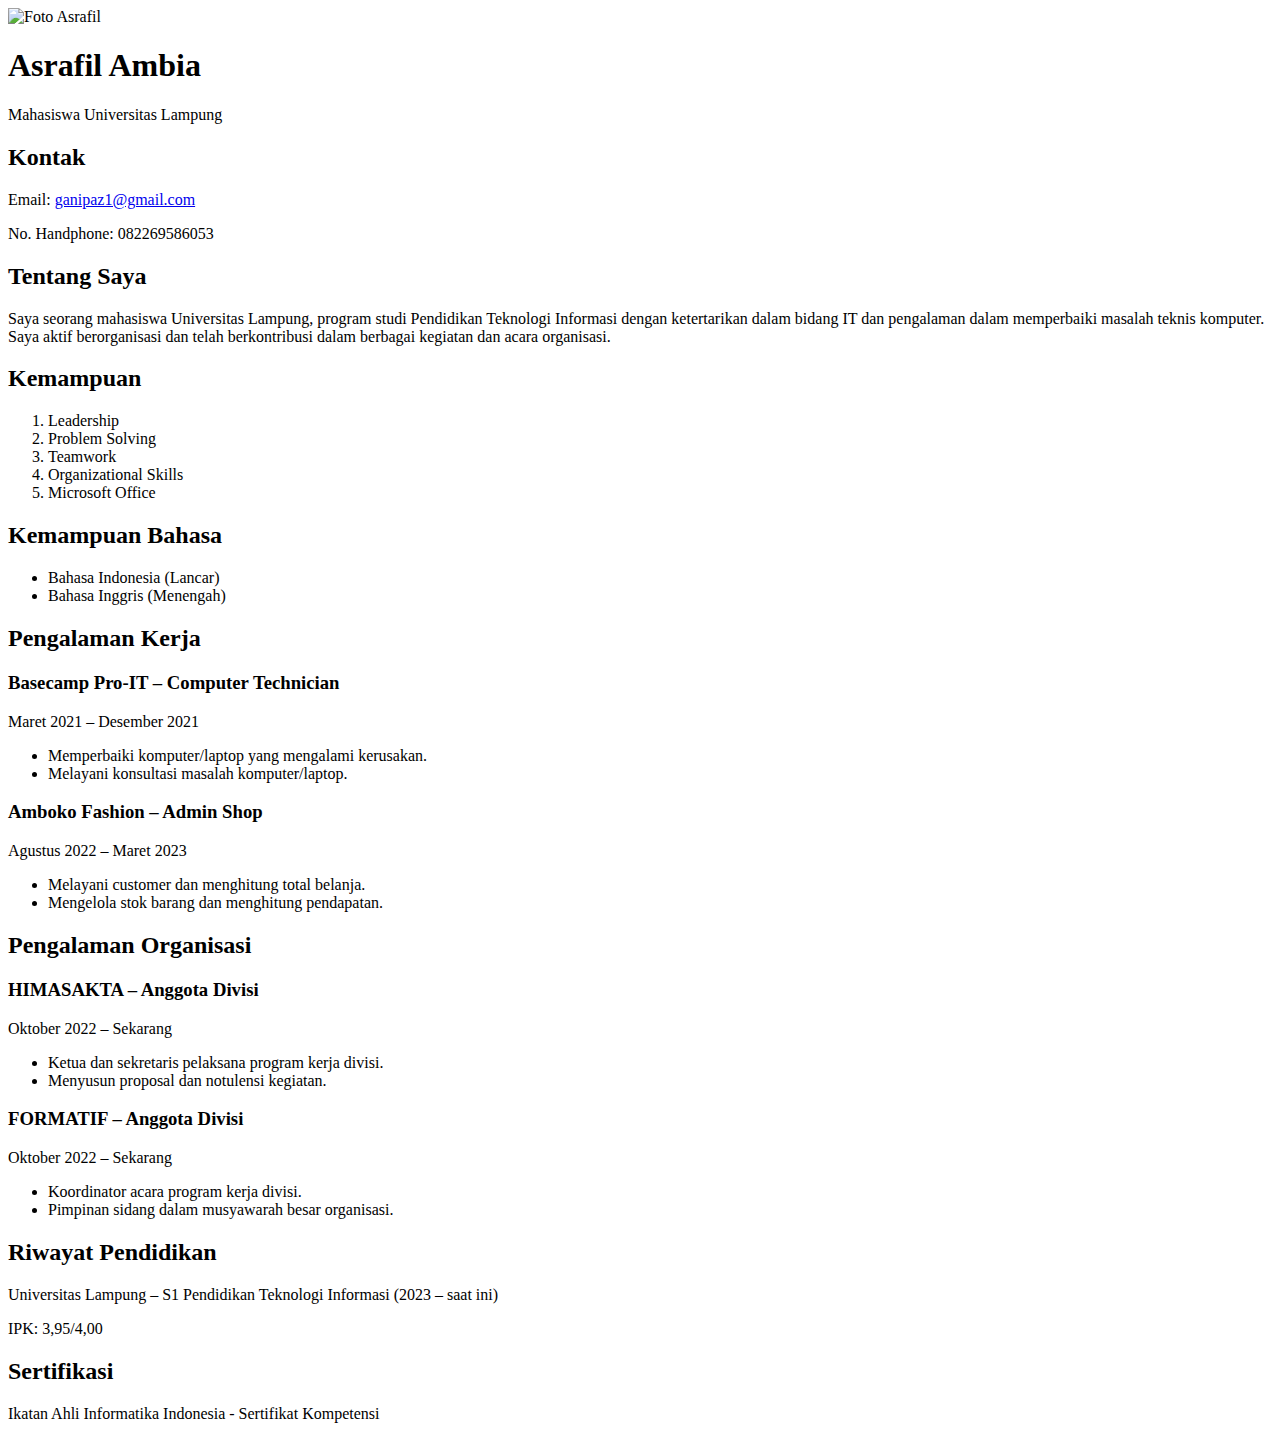
==== CV.html @ 2ef9a0be "Update and rename index.html to CV.html" ====
<!DOCTYPE html>
<html lang="id">
<head>
    <title>CV Asrafil Ambia</title>
    <link rel="stylesheet" href="eksternal.css">
</head>
<body>
    <div class="container">
        <header>
            <img src="fotosaya.jpeg" alt="Foto Asrafil" class="profile">
            <h1>Asrafil Ambia</h1>
            <p>Mahasiswa Universitas Lampung</p>
        </header>

        <section class="contact">
            <h2>Kontak</h2>
            <p>Email: <a href="ganipaz1@gmail.com">ganipaz1@gmail.com</a></p>
            <p>No. Handphone: 082269586053</p>
        </section>

        <section class="about">
            <h2>Tentang Saya</h2>
            <p>Saya seorang mahasiswa Universitas Lampung, program studi Pendidikan Teknologi Informasi dengan ketertarikan dalam bidang IT dan pengalaman dalam memperbaiki masalah teknis komputer. Saya aktif berorganisasi dan telah berkontribusi dalam berbagai kegiatan dan acara organisasi.</p>
        </section>

        <section class="skills">
            <h2>Kemampuan</h2>
            <ol>
                <li>Leadership</li>
                <li>Problem Solving</li>
                <li>Teamwork</li>
                <li>Organizational Skills</li>
                <li>Microsoft Office</li>
            </ol>
        </section>

        <section class="language-skills">
            <h2>Kemampuan Bahasa</h2>
            <ul>
                <li>Bahasa Indonesia (Lancar)</li>
                <li>Bahasa Inggris (Menengah)</li>
            </ul>
        </section>

        <section class="experience">
            <h2>Pengalaman Kerja</h2>
            <h3>Basecamp Pro-IT – Computer Technician</h3>
            <p>Maret 2021 – Desember 2021</p>
            <ul>
                <li>Memperbaiki komputer/laptop yang mengalami kerusakan.</li>
                <li>Melayani konsultasi masalah komputer/laptop.</li>
            </ul>

            <h3>Amboko Fashion – Admin Shop</h3>
            <p>Agustus 2022 – Maret 2023</p>
            <ul>
                <li>Melayani customer dan menghitung total belanja.</li>
                <li>Mengelola stok barang dan menghitung pendapatan.</li>
            </ul>
        </section>

        <section class="organization">
            <h2>Pengalaman Organisasi</h2>
            <h3>HIMASAKTA – Anggota Divisi</h3>
            <p>Oktober 2022 – Sekarang</p>
            <ul>
                <li>Ketua dan sekretaris pelaksana program kerja divisi.</li>
                <li>Menyusun proposal dan notulensi kegiatan.</li>
            </ul>

            <h3>FORMATIF – Anggota Divisi</h3>
            <p>Oktober 2022 – Sekarang</p>
            <ul>
                <li>Koordinator acara program kerja divisi.</li>
                <li>Pimpinan sidang dalam musyawarah besar organisasi.</li>
            </ul>
        </section>

        <section class="education">
            <h2>Riwayat Pendidikan</h2>
            <p>Universitas Lampung – S1 Pendidikan Teknologi Informasi (2023 – saat ini)</p>
            <p>IPK: 3,95/4,00</p>
        </section>

        <section class="certification">
            <h2>Sertifikasi</h2>
            <p>Ikatan Ahli Informatika Indonesia - Sertifikat Kompetensi</p>
        </section>

    </div>
</body>
</html>
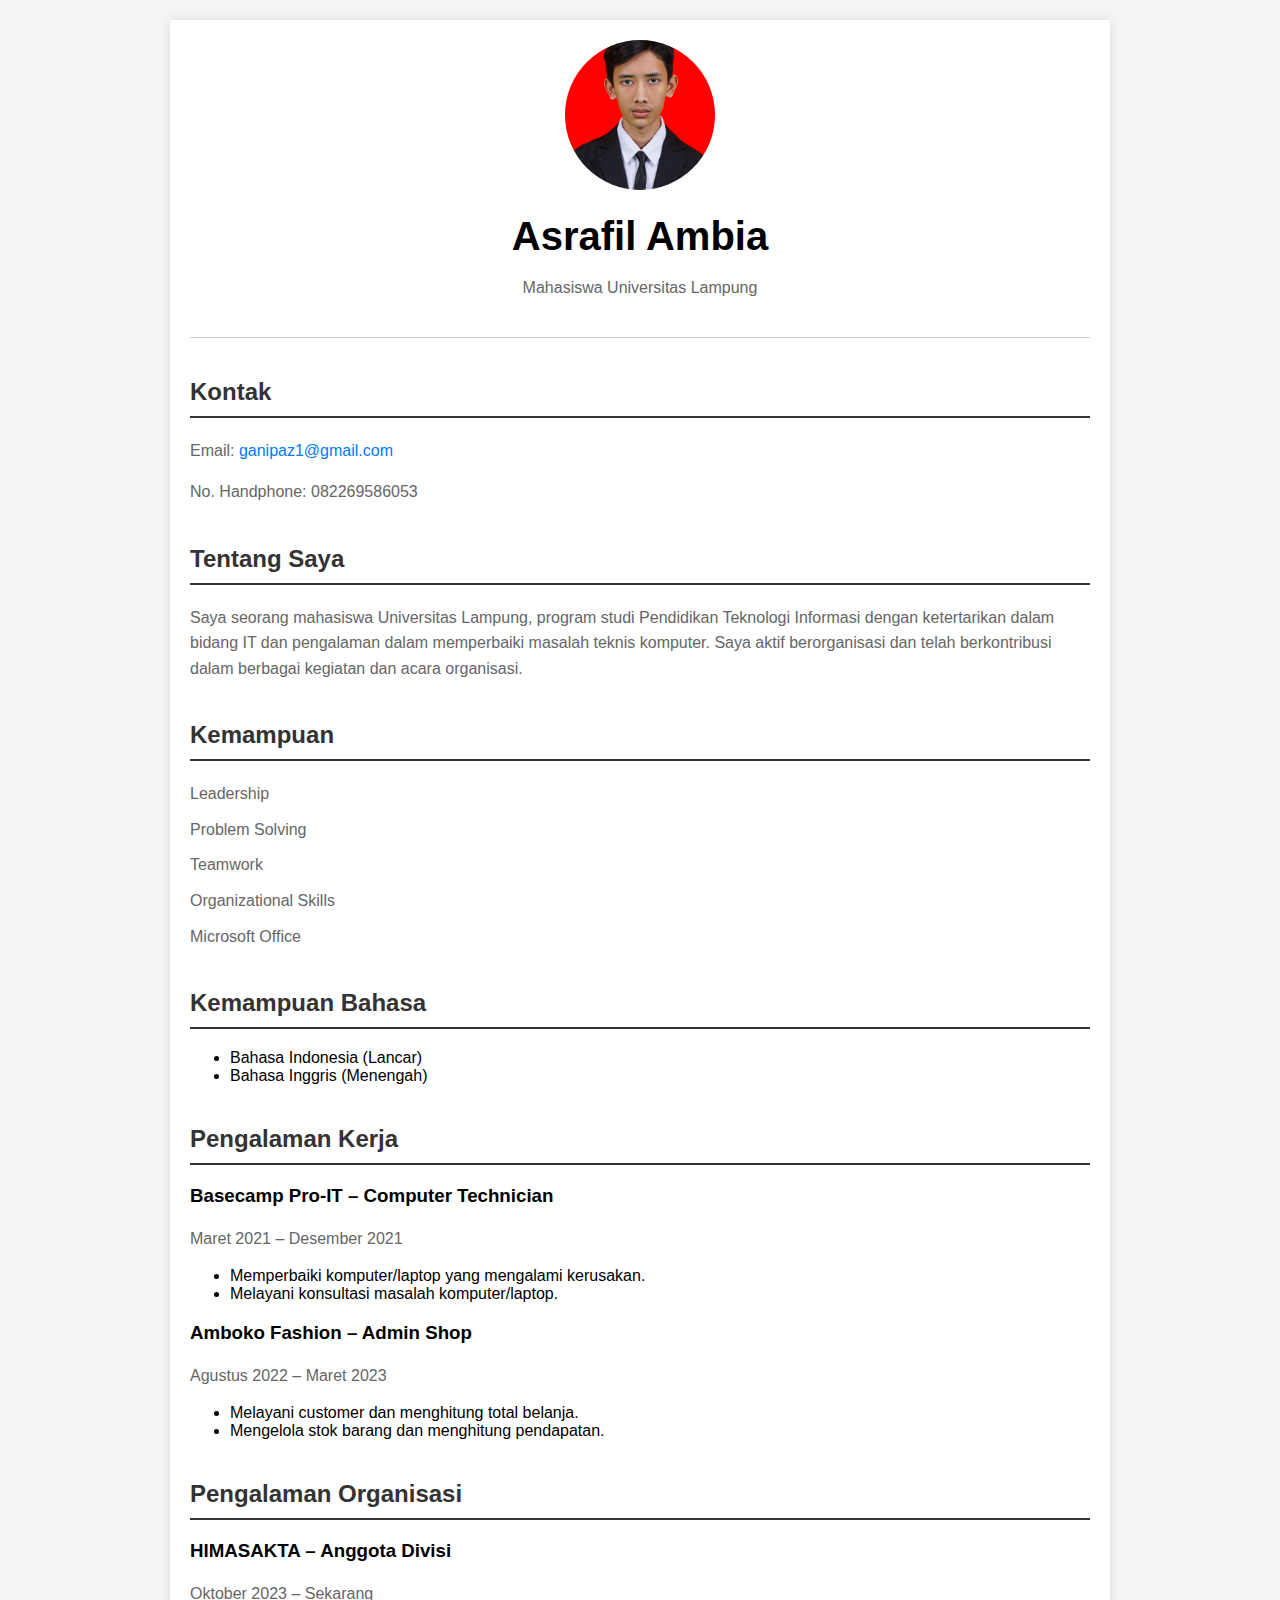
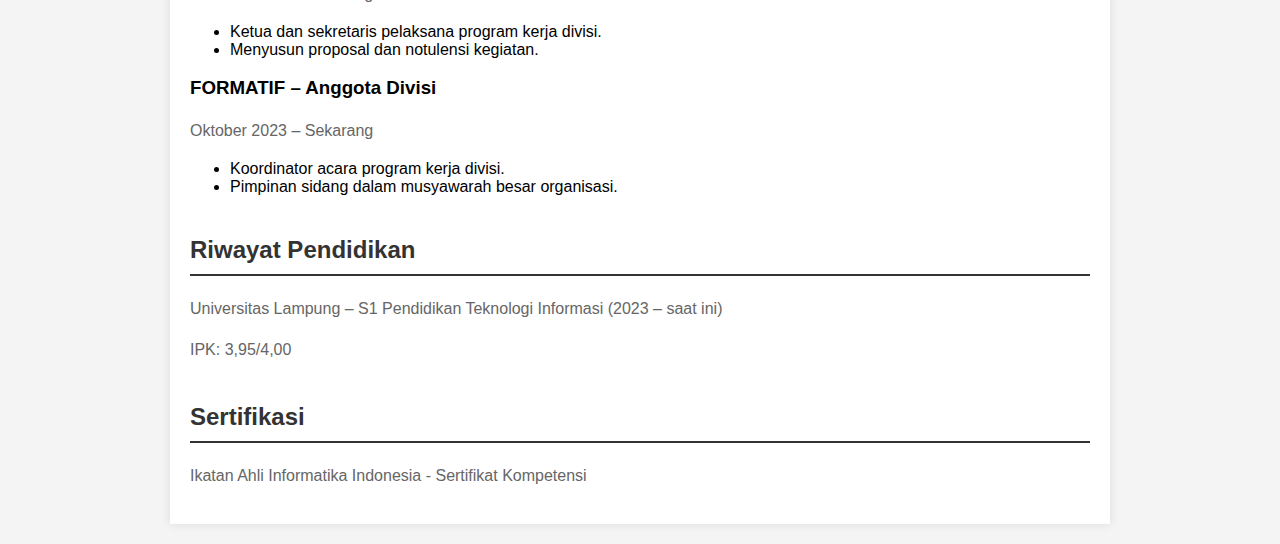
==== commit 54117539: "Update CV.html" ====
--- a/CV.html
+++ b/CV.html
@@ -62,14 +62,14 @@
         <section class="organization">
             <h2>Pengalaman Organisasi</h2>
             <h3>HIMASAKTA – Anggota Divisi</h3>
-            <p>Oktober 2022 – Sekarang</p>
+            <p>Oktober 2023 – Sekarang</p>
             <ul>
                 <li>Ketua dan sekretaris pelaksana program kerja divisi.</li>
                 <li>Menyusun proposal dan notulensi kegiatan.</li>
             </ul>
 
             <h3>FORMATIF – Anggota Divisi</h3>
-            <p>Oktober 2022 – Sekarang</p>
+            <p>Oktober 2023 – Sekarang</p>
             <ul>
                 <li>Koordinator acara program kerja divisi.</li>
                 <li>Pimpinan sidang dalam musyawarah besar organisasi.</li>
--- a/eksternal.css
+++ b/eksternal.css
@@ -0,0 +1,63 @@
+body {
+    font-family: Arial, sans-serif;
+    background-color: #f4f4f4;
+    margin: 0;
+    padding: 0;
+}
+
+.container {
+    max-width: 900px;
+    margin: 20px auto;
+    padding: 20px;
+    background-color: #fff;
+    box-shadow: 0 0 10px rgba(0, 0, 0, 0.1);
+}
+
+header {
+    text-align: center;
+    padding-bottom: 20px;
+    border-bottom: 1px solid #ccc;
+}
+
+.profile {
+    width: 150px;
+    height: 150px;
+    border-radius: 50%;
+    object-fit: cover;
+    margin-bottom: 20px;
+}
+
+h1 {
+    margin: 0;
+    font-size: 2.5em;
+}
+
+h2 {
+    color: #333;
+    border-bottom: 2px solid #333;
+    padding-bottom: 10px;
+    margin-top: 40px;
+}
+
+p, ol {
+    color: #666;
+    line-height: 1.6;
+}
+
+ol {
+    list-style-type: none;
+    padding: 0;
+}
+
+ol li {
+    margin-bottom: 10px;
+}
+
+a {
+    color: #007BFF;
+    text-decoration: none;
+}
+
+a:hover {
+    text-decoration: underline;
+}
